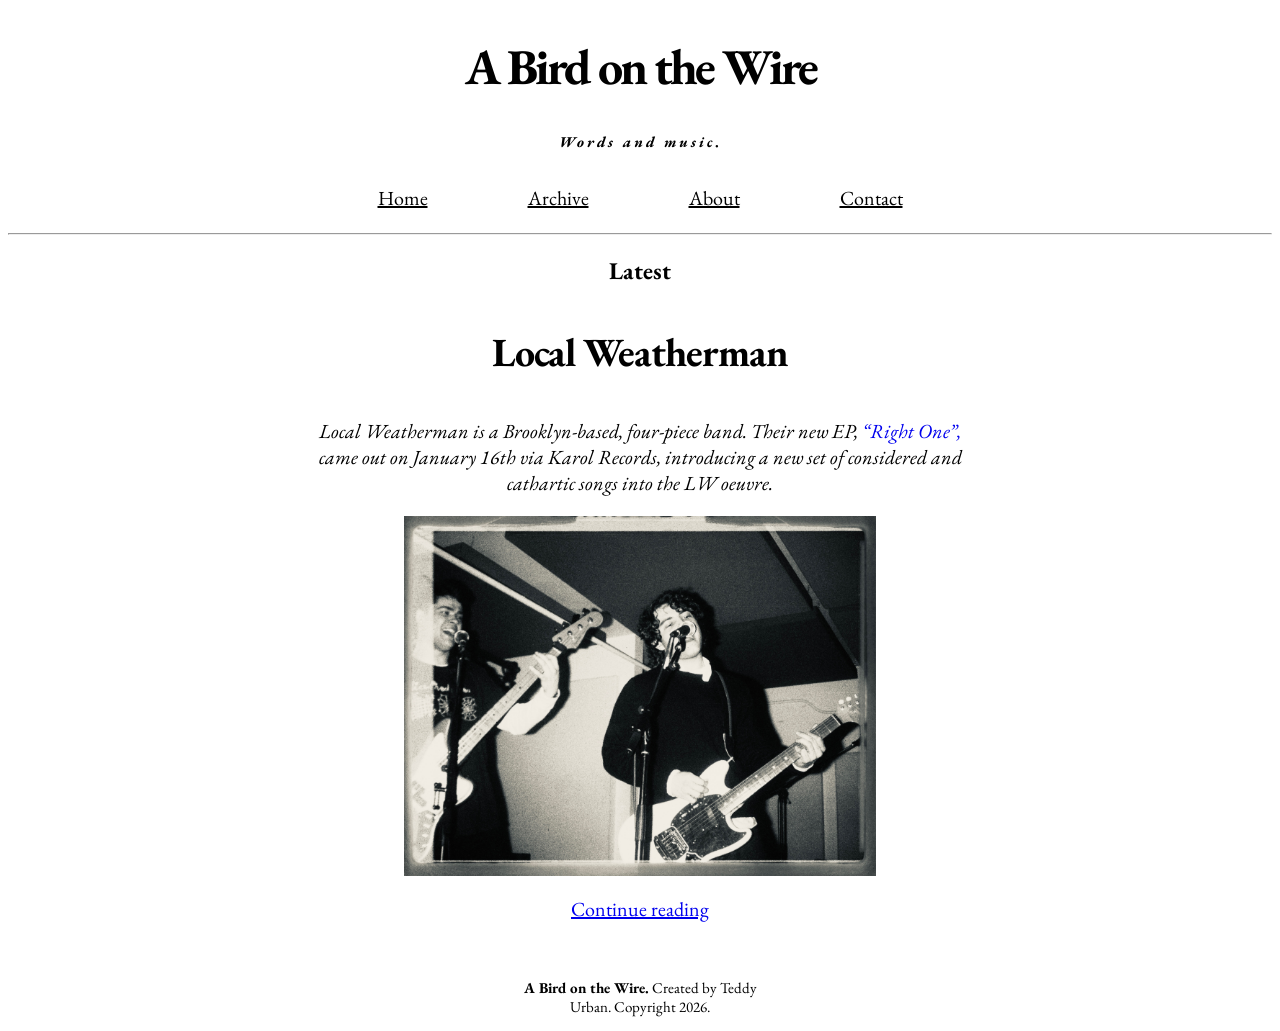
==== index.html @ 208810bb "added hyperlink to lw picture on homepage" ====
<!DOCTYPE html>
<html>

  <head>
    <meta name="author" content="Teddy Urban">
    <meta name="description" content="This page is the home of A Bird on the Wire">
    <title>A Bird on the Wire</title>  
    <link rel="icon" href="a bird on the wire.jpeg" type="image/x-icon">
    <link rel="preconnect" href="https://fonts.googleapis.com">
    <link rel="preconnect" href="https://fonts.gstatic.com" crossorigin>
    <link href="https://fonts.googleapis.com/css2?family=EB+Garamond:ital,wght@400;800&display=swap" rel="stylesheet">
    
    <link rel="stylesheet" href="../style.css">
  </head>

  <body>
    <h1><a href="/">A Bird on the Wire</a></h1>
      <h4><i>Words and music</i>.</h4>

      <ul>
        <li><a href="/">Home</a></li>
        <li><a href="/archive/">Archive</a></li>      
        <li><a href="/about/">About</a></li>       
        <li><a href="/contact/">Contact</a></li>
      </ul>
    <hr>

    
 
    <h2 id="blurb">Latest</h2>

    <h3 id="blurb"><a href="/localweatherman/">Local Weatherman</a></h3>
      <p id="blurb"><i>Local Weatherman is a Brooklyn-based, four-piece band. 
        Their new EP, 

        <a style="text-decoration:none;" href="https://localweatherman.bandcamp.com/album/right-one" target="_blank">“Right One”,</a>
        
         came out on January 16th via Karol Records, 
        introducing a new set of considered and cathartic songs into the LW oeuvre.</i></p>

      <p>
        <a href="/localweatherman/">
        <img id="LW1" src="../../img/---_0038.jpeg" width="471.6" height="360" class="center">
        </a>
      </p>

      </p>
      <p id="blurb">
        <a href="/localweatherman/">Continue reading</a>
      </p>

      <br>

      <footer>
          <p id="footer">
              <b>A Bird on the Wire.</b> Created by Teddy Urban. Copyright 2026.
          </p>
      </footer>

  </body>
</html>
---- style.css ----
body {
    font-family: 'EB Garamond', serif;
}


ul {
  list-style-type: none;
  margin: 0;
  padding: 0;
  background-color: #ffffff;
  display: flex;
  justify-content: center;
}

ul li a{
    display: block;
    padding: 14px 50px;
    text-decoration: underline;
    color: black;
    font-size: 20px;
}

.content {
  padding: 16px;
}

#paragraph {
    text-align: justify;
    margin-left: 150px;
    margin-right: 150px;
    text-indent: 20px;
    letter-spacing: -0.5px;
    font-size: 20px;
}

#parchive {
    text-align: left;
    margin-left: 50px;
    margin-right: 50px;
    letter-spacing: -0.5px;
    font-size: 20px;
}

#blurb {
    text-align: center;
    margin-left: 300px;
    margin-right: 300px;
}

#footer {
    text-align: center;
    margin-left: 500px;
    margin-right: 500px;
    font-size: 15px;
}

p {
    font-size: 20px;
    letter-spacing: normal;

}

h1 {
    font-size: 50px;
    letter-spacing: -3px;
    text-align: center;
}

h1 a {
    color: black;
    text-decoration: none;
}

h1 a:link,
h1 a:visited,
h1 a:hover,
h1 a:active {
    text-decoration: none;
    color: black;
}

h3 {
    font-size: 40px;
    letter-spacing: -1px;
}

h3 a {
    color: black;
    text-decoration: none;
}

h3 a:link,
h3 a:visited,
h3 a:hover,
h3 a:active {
    text-decoration: none;
    color: black;
}


h4 {
    font-size: 15px;
    letter-spacing: 3px;
    text-align: center;
}

.center {
    display: block;
    margin-left: auto;
    margin-right: auto;
}
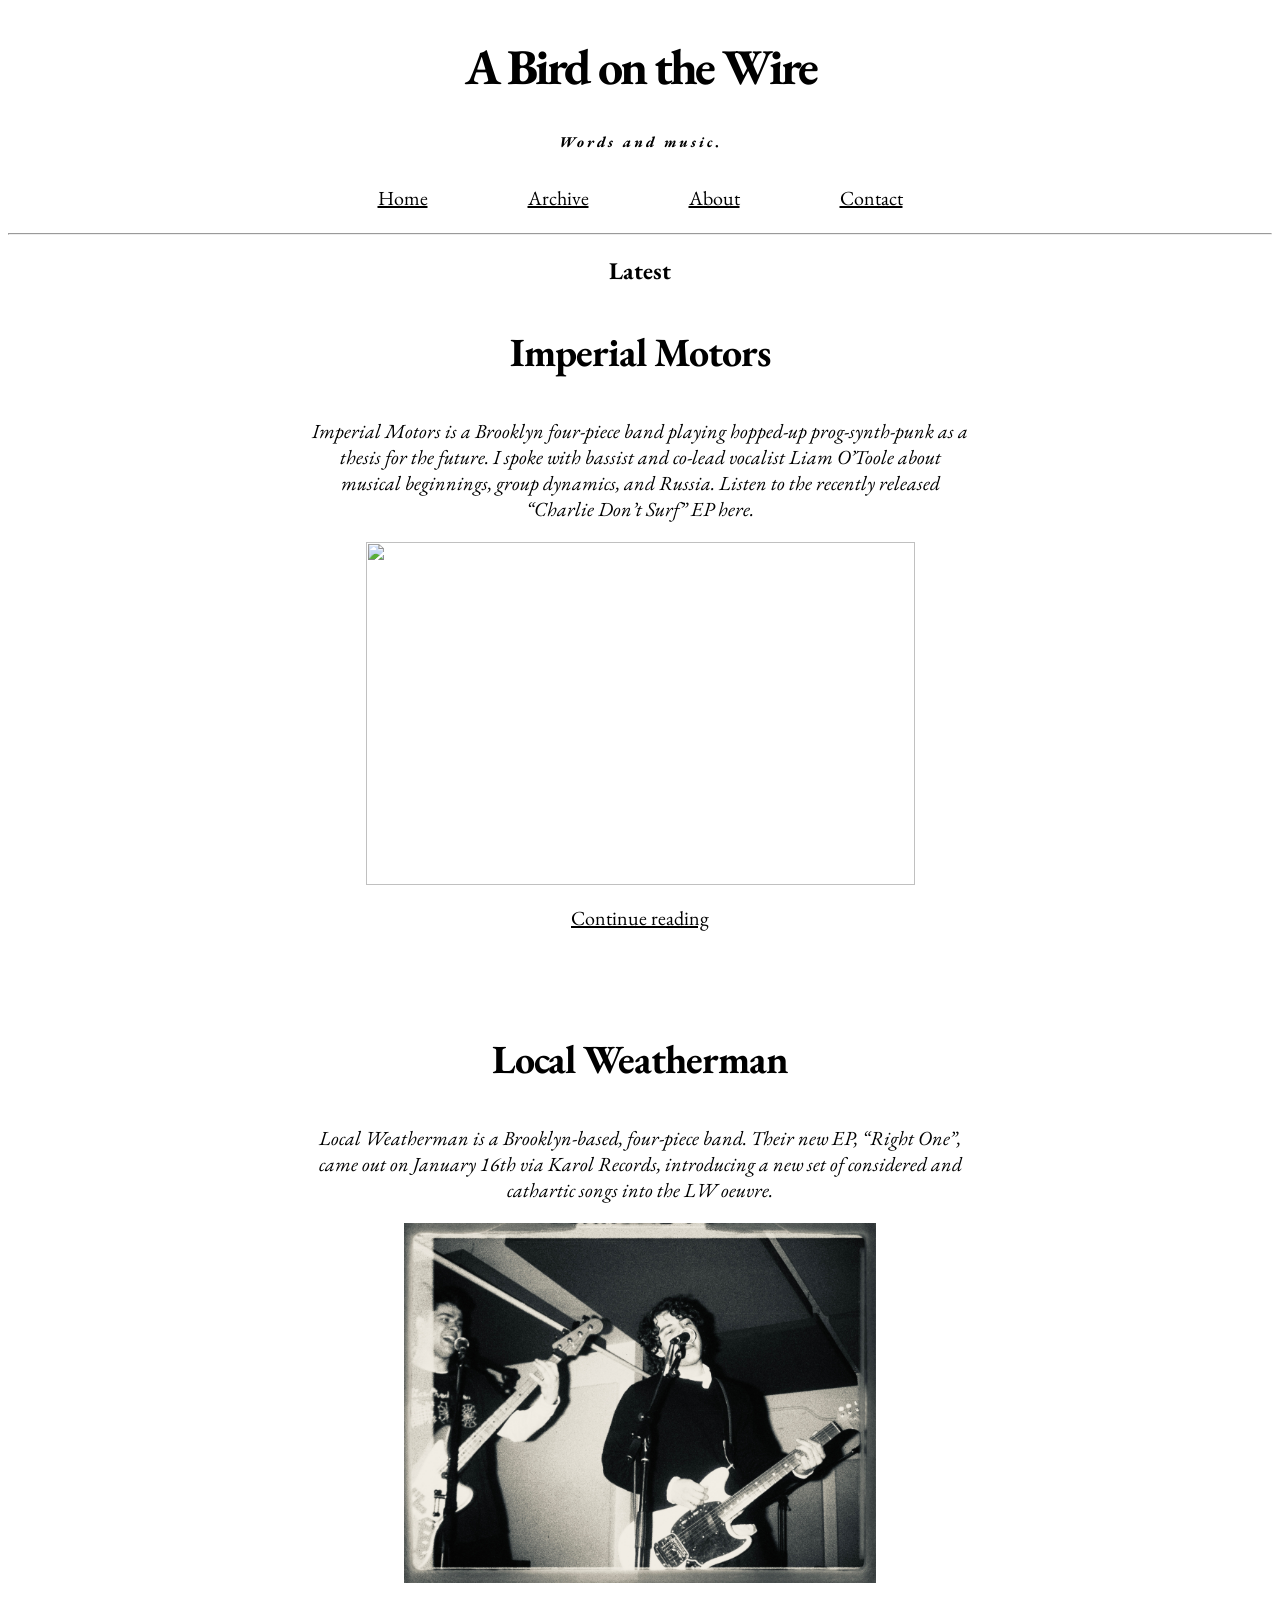
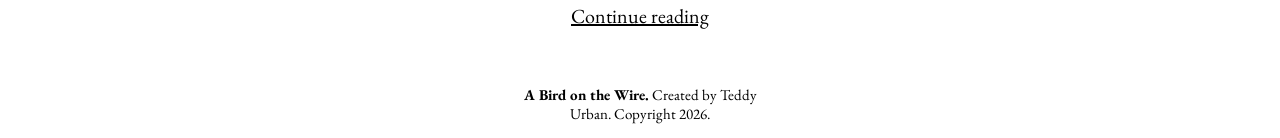
==== commit 6abff33c: "added continue reading link and links to title and picture to imp mo article on frontpage" ====
--- a/index.html
+++ b/index.html
@@ -29,6 +29,27 @@
  
     <h2 id="blurb">Latest</h2>
 
+    <h3 id="blurb"><a href="/imperialmotors/">Imperial Motors</a></h3>
+      <p id="blurb"><i>Imperial Motors is a Brooklyn four-piece band playing hopped-up prog-synth-punk 
+        as a thesis for the future. I spoke with bassist and co-lead vocalist Liam O’Toole about musical 
+        beginnings, group dynamics, and Russia. Listen to the recently released “Charlie Don’t Surf” EP
+        <a style="text-decoration:none;" href="https://imperialmotors.bandcamp.com/album/charlie-dont-surf" target="_blank">here.</a>
+        </i></p>
+      <p>
+        <a href="/imperialmotors/">
+        <img id="impmo1" src="../../teddyurban.github.io/img/imperialmotors-2.jpeg" width="549" height="343" class="center">
+        </a>
+      </p>  
+
+      <p id="blurb">
+        <a href="/imperialmotors/">Continue reading</a>
+      </p>
+
+
+      <br>
+      <br>
+
+
     <h3 id="blurb"><a href="/localweatherman/">Local Weatherman</a></h3>
       <p id="blurb"><i>Local Weatherman is a Brooklyn-based, four-piece band. 
         Their new EP, 
--- a/style.css
+++ b/style.css
@@ -60,6 +60,20 @@
 
 }
 
+p a{
+    color: black;
+    text-decoration: underline;
+}
+
+p a:link,
+p a:visited,
+p a:hover,
+p a:active {
+    text-decoration: underline;
+    color: black;
+}
+
+
 h1 {
     font-size: 50px;
     letter-spacing: -3px;
@@ -108,4 +122,11 @@
     display: block;
     margin-left: auto;
     margin-right: auto;
+}
+
+.container {
+    display: grid;
+    grid-template-columns: auto auto auto;
+    background-color: aliceblue;
+    padding: 10px;
 }
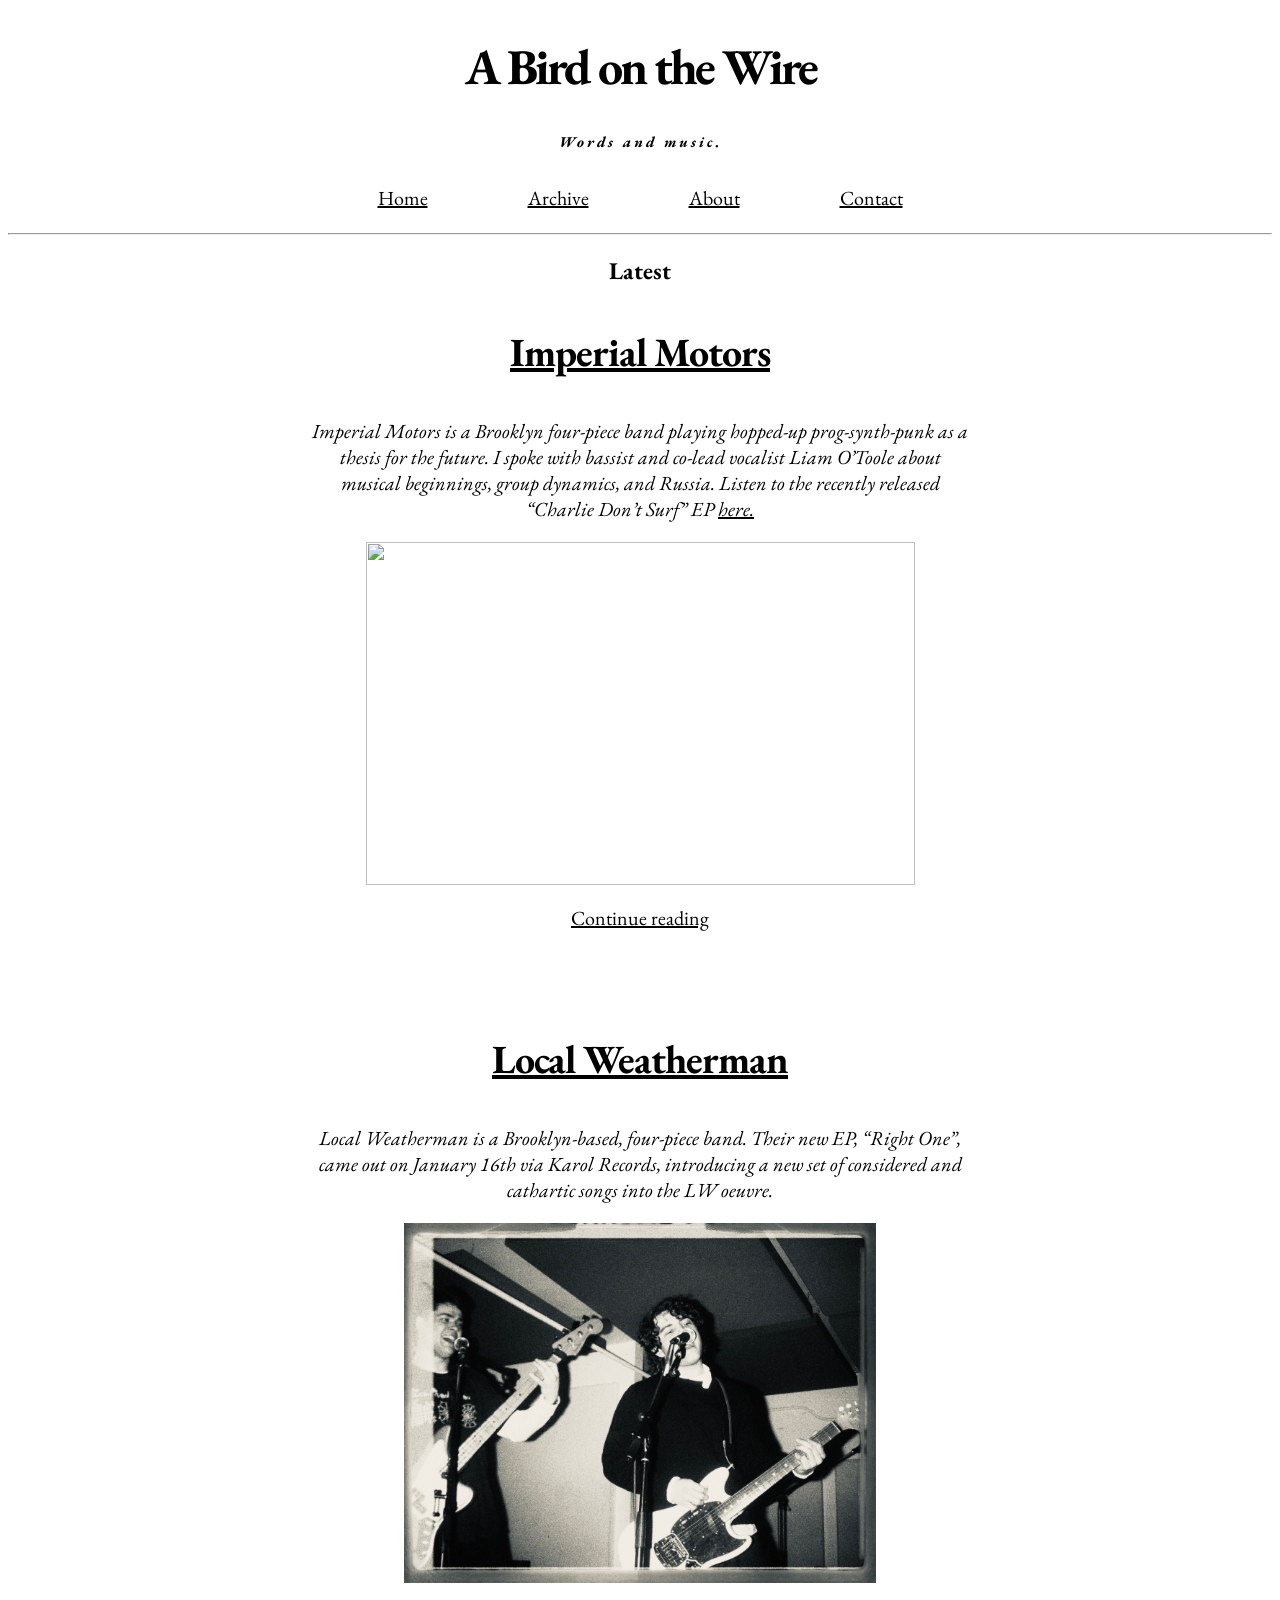
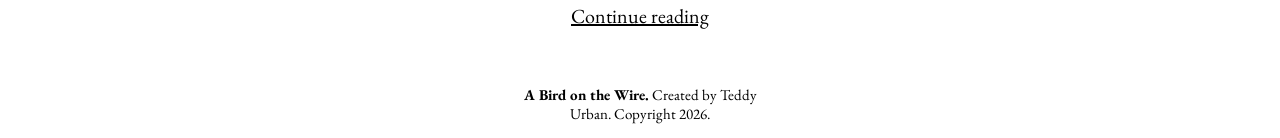
==== commit c76db22c: "underline added to link in imp mo desc on homepage" ====
--- a/index.html
+++ b/index.html
@@ -9,6 +9,7 @@
     <link rel="preconnect" href="https://fonts.googleapis.com">
     <link rel="preconnect" href="https://fonts.gstatic.com" crossorigin>
     <link href="https://fonts.googleapis.com/css2?family=EB+Garamond:ital,wght@400;800&display=swap" rel="stylesheet">
+    <link rel="icon" type="image/x-icon" href="/img/a bird on the wire icon.png">
     
     <link rel="stylesheet" href="../style.css">
   </head>
@@ -33,7 +34,7 @@
       <p id="blurb"><i>Imperial Motors is a Brooklyn four-piece band playing hopped-up prog-synth-punk 
         as a thesis for the future. I spoke with bassist and co-lead vocalist Liam O’Toole about musical 
         beginnings, group dynamics, and Russia. Listen to the recently released “Charlie Don’t Surf” EP
-        <a style="text-decoration:none;" href="https://imperialmotors.bandcamp.com/album/charlie-dont-surf" target="_blank">here.</a>
+        <a style="text-decoration:underline;" href="https://imperialmotors.bandcamp.com/album/charlie-dont-surf" target="_blank">here.</a>
         </i></p>
       <p>
         <a href="/imperialmotors/">
--- a/style.css
+++ b/style.css
@@ -45,6 +45,19 @@
     text-align: center;
     margin-left: 300px;
     margin-right: 300px;
+}
+
+#blurb a{
+    color: black;
+    text-decoration: underline;
+}
+
+#blurb a:link,
+#blurb a:visited,
+#blurb a:hover,
+#blurb a:active {
+    text-decoration: underline;
+    color: black;
 }
 
 #footer {
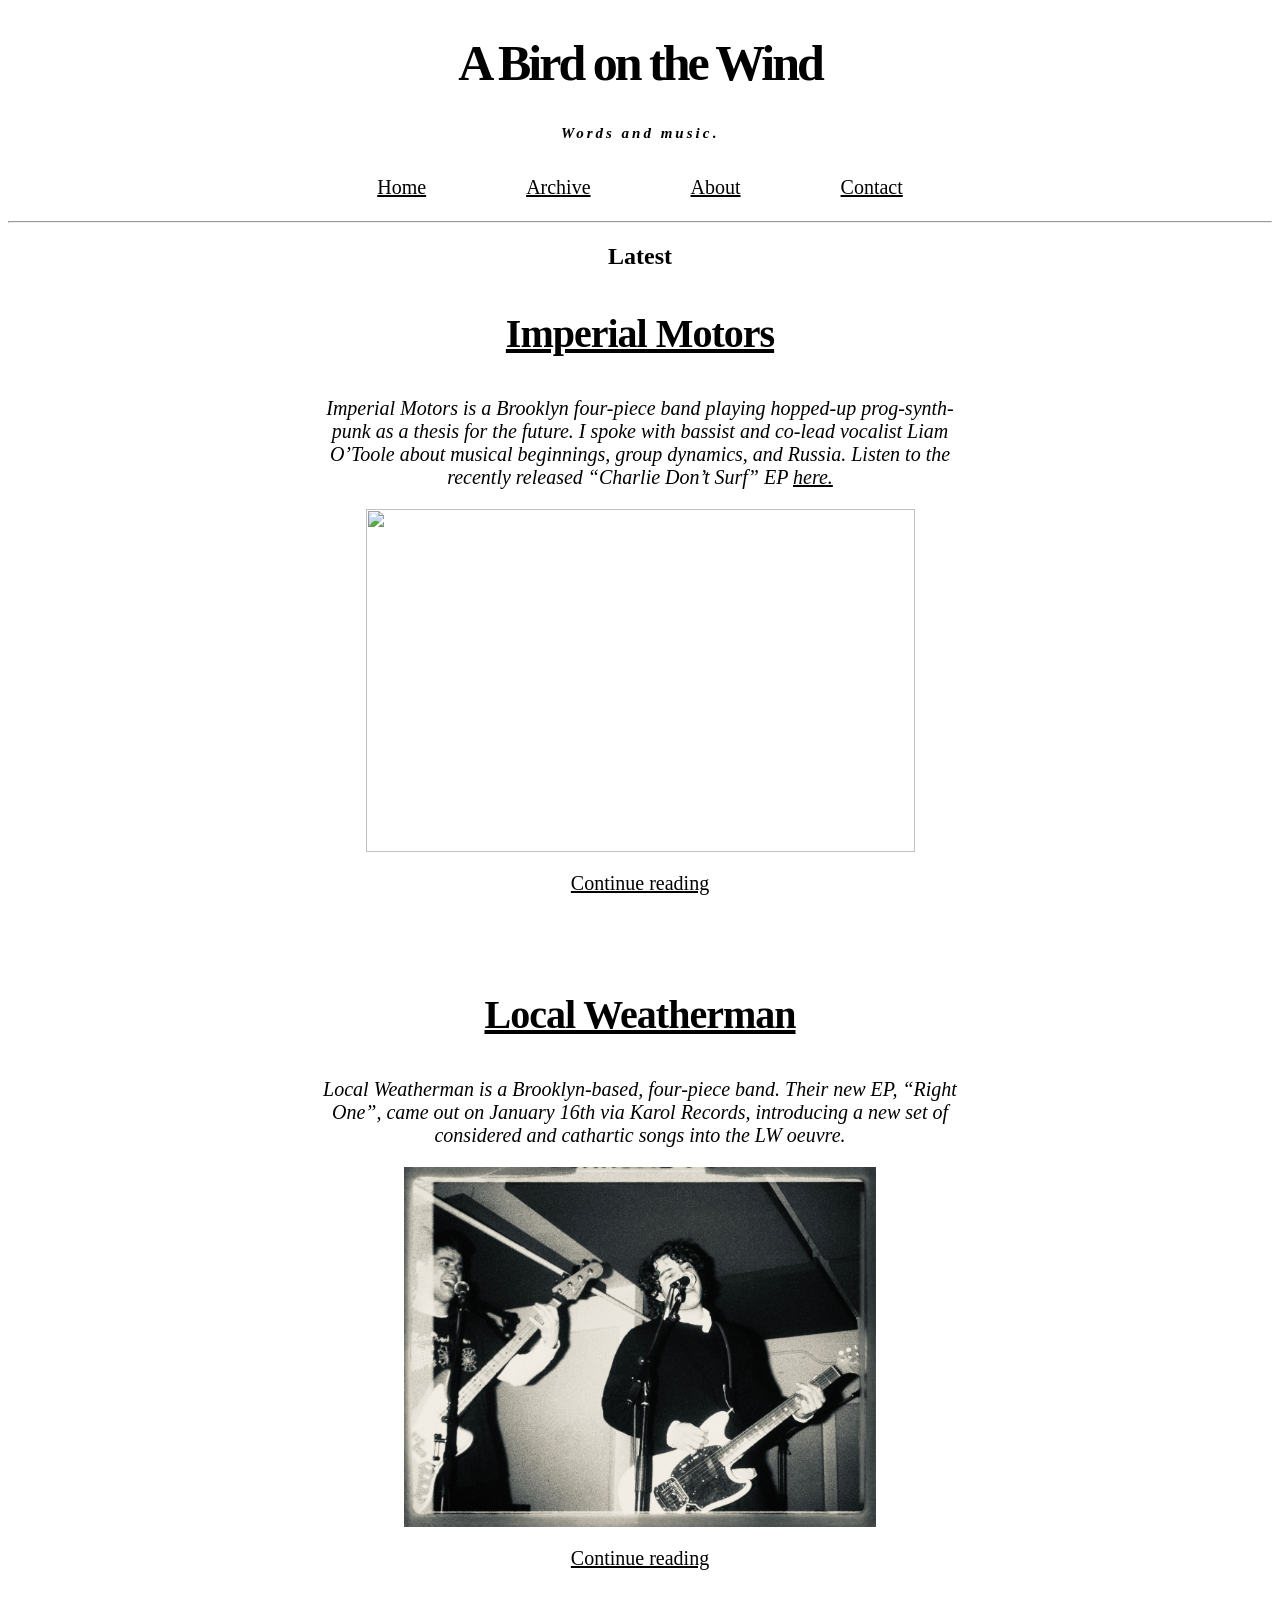
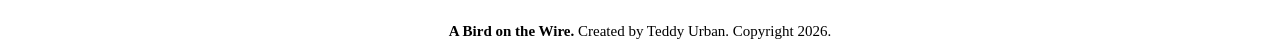
==== commit 8aedb5eb: "changed a bird on the wire to a bird on the wind on all pages" ====
--- a/index.html
+++ b/index.html
@@ -15,7 +15,7 @@
   </head>
 
   <body>
-    <h1><a href="/">A Bird on the Wire</a></h1>
+    <h1><a href="/">A Bird on the Wind</a></h1>
       <h4><i>Words and music</i>.</h4>
 
       <ul>
--- a/style.css
+++ b/style.css
@@ -1,5 +1,132 @@
 body {
-    font-family: 'EB Garamond', serif;
+    justify-content: center;
+    font-family: 'Creato Display';
+}
+
+@font-face {
+    font-family: 'Creato Display';
+    src: url('CreatoDisplay-ExtraBoldItalic.woff2') format('woff2'),
+        url('CreatoDisplay-ExtraBoldItalic.woff') format('woff');
+    font-weight: bold;
+    font-style: italic;
+    font-display: swap;
+}
+
+@font-face {
+    font-family: 'Creato Display';
+    src: url('CreatoDisplay-BlackItalic.woff2') format('woff2'),
+        url('CreatoDisplay-BlackItalic.woff') format('woff');
+    font-weight: 900;
+    font-style: italic;
+    font-display: swap;
+}
+
+@font-face {
+    font-family: 'Creato Display';
+    src: url('CreatoDisplay-BoldItalic.woff2') format('woff2'),
+        url('CreatoDisplay-BoldItalic.woff') format('woff');
+    font-weight: bold;
+    font-style: italic;
+    font-display: swap;
+}
+
+@font-face {
+    font-family: 'Creato Display';
+    src: url('CreatoDisplay-LightItalic.woff2') format('woff2'),
+        url('CreatoDisplay-LightItalic.woff') format('woff');
+    font-weight: 300;
+    font-style: italic;
+    font-display: swap;
+}
+
+@font-face {
+    font-family: 'Creato Display';
+    src: url('CreatoDisplay-MediumItalic.woff2') format('woff2'),
+        url('CreatoDisplay-MediumItalic.woff') format('woff');
+    font-weight: 500;
+    font-style: italic;
+    font-display: swap;
+}
+
+@font-face {
+    font-family: 'Creato Display';
+    src: url('CreatoDisplay-Italic.woff2') format('woff2'),
+        url('CreatoDisplay-Italic.woff') format('woff');
+    font-weight: normal;
+    font-style: italic;
+    font-display: swap;
+}
+
+@font-face {
+    font-family: 'Creato Display';
+    src: url('CreatoDisplay-ThinItalic.woff2') format('woff2'),
+        url('CreatoDisplay-ThinItalic.woff') format('woff');
+    font-weight: 100;
+    font-style: italic;
+    font-display: swap;
+}
+
+@font-face {
+    font-family: 'Creato Display';
+    src: url('CreatoDisplay-Black.woff2') format('woff2'),
+        url('CreatoDisplay-Black.woff') format('woff');
+    font-weight: 900;
+    font-style: normal;
+    font-display: swap;
+}
+
+@font-face {
+    font-family: 'Creato Display';
+    src: url('CreatoDisplay-Bold.woff2') format('woff2'),
+        url('CreatoDisplay-Bold.woff') format('woff');
+    font-weight: bold;
+    font-style: normal;
+    font-display: swap;
+}
+
+@font-face {
+    font-family: 'Creato Display';
+    src: url('CreatoDisplay-ExtraBold.woff2') format('woff2'),
+        url('CreatoDisplay-ExtraBold.woff') format('woff');
+    font-weight: bold;
+    font-style: normal;
+    font-display: swap;
+}
+
+@font-face {
+    font-family: 'Creato Display';
+    src: url('CreatoDisplay-Light.woff2') format('woff2'),
+        url('CreatoDisplay-Light.woff') format('woff');
+    font-weight: 300;
+    font-style: normal;
+    font-display: swap;
+}
+
+@font-face {
+    font-family: 'Creato Display';
+    src: url('CreatoDisplay-Medium.woff2') format('woff2'),
+        url('CreatoDisplay-Medium.woff') format('woff');
+    font-weight: 500;
+    font-style: normal;
+    font-display: swap;
+}
+
+@font-face {
+    font-family: 'Creato Display';
+    src: url('CreatoDisplay-Regular.woff2') format('woff2'),
+        url('CreatoDisplay-Regular.woff') format('woff');
+    font-weight: normal;
+    font-style: normal;
+    font-display: swap;
+}
+
+@font-face {
+    font-family: 'Creato Display';
+    src: url('CreatoDisplay-Thin.woff2') format('woff2'),
+        url('CreatoDisplay-Thin.woff') format('woff');
+    font-weight: 100;
+    font-style: normal;
+    font-display: swap;
 }
 
 
@@ -30,7 +157,7 @@
     margin-right: 150px;
     text-indent: 20px;
     letter-spacing: -0.5px;
-    font-size: 20px;
+    font-size: 25px;
 }
 
 #parchive {
@@ -62,15 +189,14 @@
 
 #footer {
     text-align: center;
-    margin-left: 500px;
-    margin-right: 500px;
+    margin-left: 200px;
+    margin-right: 200px;
     font-size: 15px;
 }
 
 p {
     font-size: 20px;
     letter-spacing: normal;
-
 }
 
 p a{
@@ -138,8 +264,46 @@
 }
 
 .container {
+    display: inline-grid;
+    grid-template-columns: repeat(5, 40px);
+    background-color: black;
+    padding: 10px;
+}
+
+.container div{
+    background-color: black;
+    border: 1px solid black;
+    padding: 0px;
+    font-size: 30px;
+    text-align: center;
+}
+
+
+.row{
     display: grid;
-    grid-template-columns: auto auto auto;
-    background-color: aliceblue;
-    padding: 10px;
+    grid-template-rows: repeat(5, 40px);
+}
+
+
+.cell {
+    width: 40px;
+    height: 40px;
+    background-color: black;
+    border: 1p solid black;
+}
+
+input{
+    display: block;
+    position: relative;
+    font-size: 24px;
+    text-align: center;
+    height: 35px;
+    width: 35px;
+    background-color: white;
+    border: none;
+    z-index: 1;
+}
+
+.inactive{
+    color: transparent;
 }
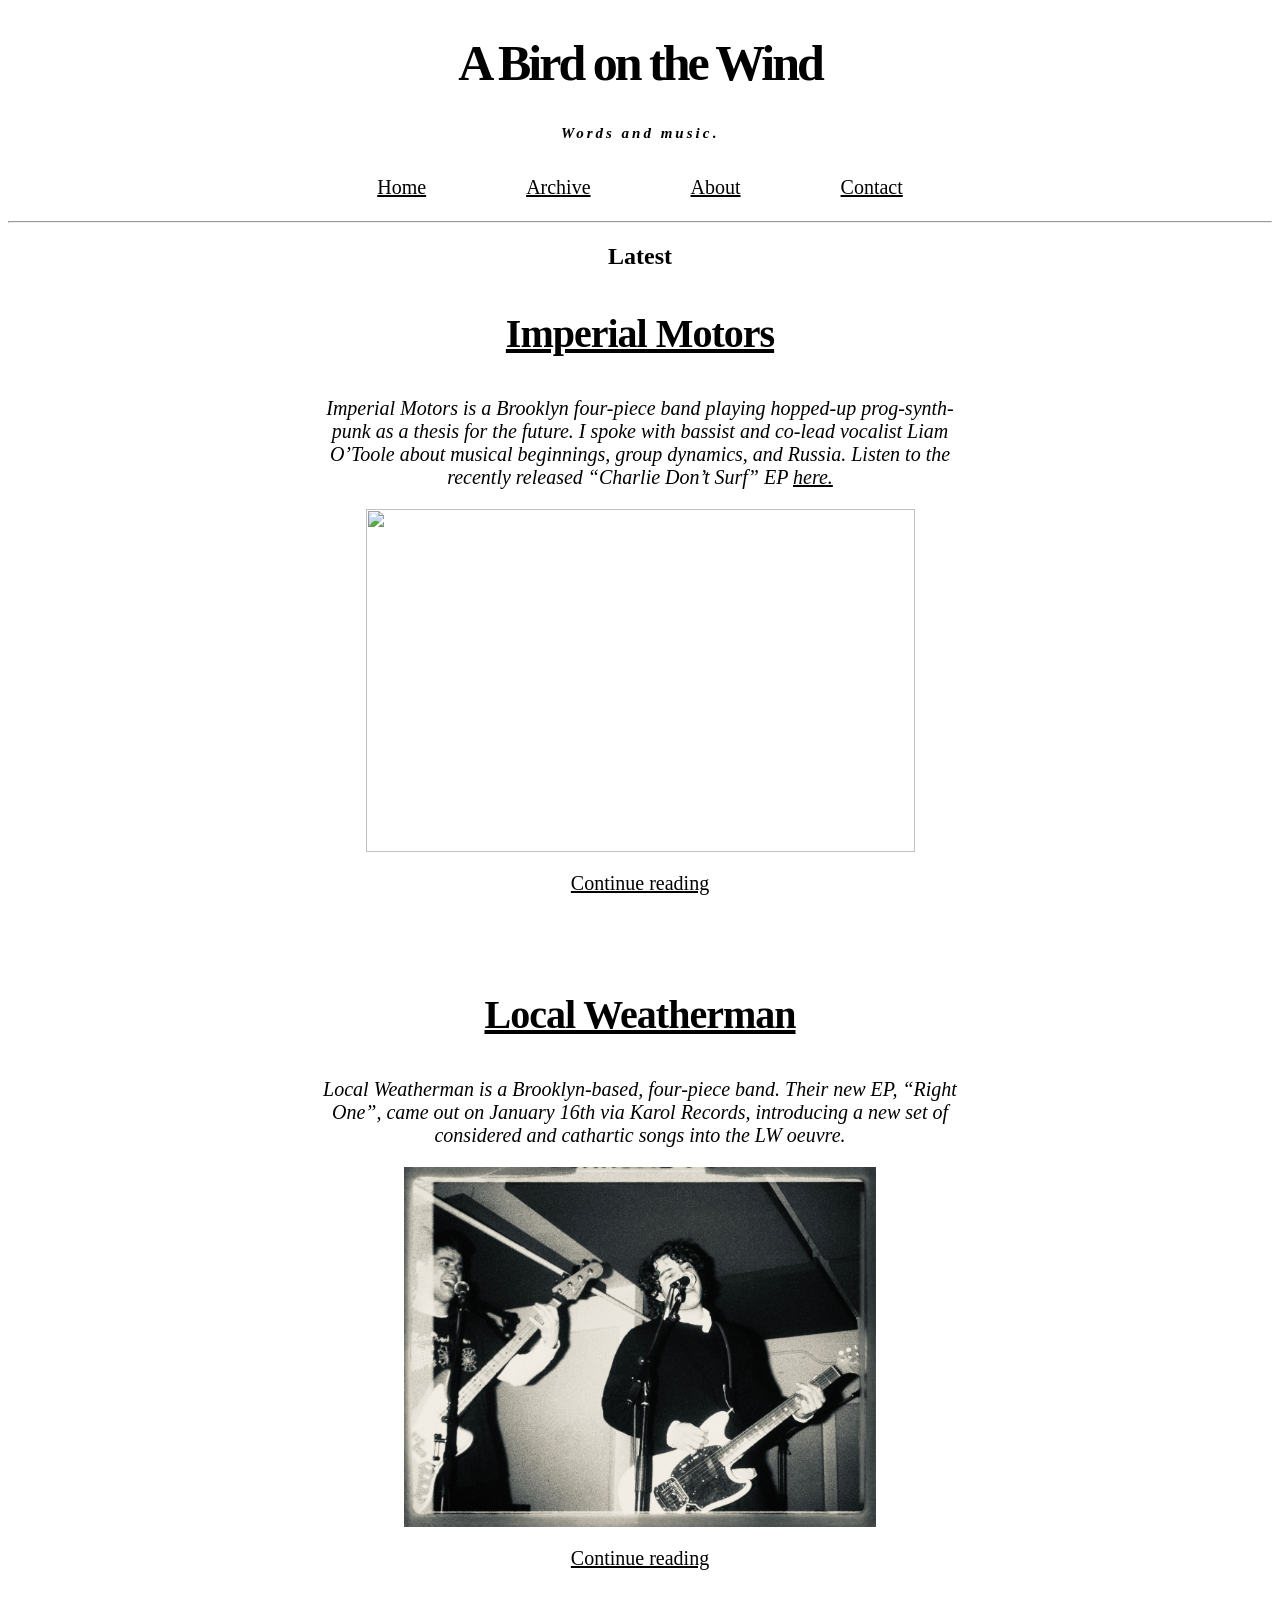
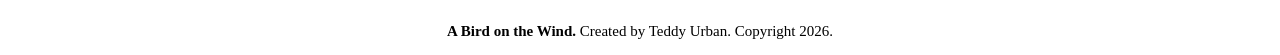
==== commit 9f8e0b53: "changed wire to wind in head title all pages" ====
--- a/index.html
+++ b/index.html
@@ -4,7 +4,7 @@
   <head>
     <meta name="author" content="Teddy Urban">
     <meta name="description" content="This page is the home of A Bird on the Wire">
-    <title>A Bird on the Wire</title>  
+    <title>A Bird on the Wind</title>  
     <link rel="icon" href="a bird on the wire.jpeg" type="image/x-icon">
     <link rel="preconnect" href="https://fonts.googleapis.com">
     <link rel="preconnect" href="https://fonts.gstatic.com" crossorigin>
@@ -75,7 +75,7 @@
 
       <footer>
           <p id="footer">
-              <b>A Bird on the Wire.</b> Created by Teddy Urban. Copyright 2026.
+              <b>A Bird on the Wind.</b> Created by Teddy Urban. Copyright 2026.
           </p>
       </footer>
 
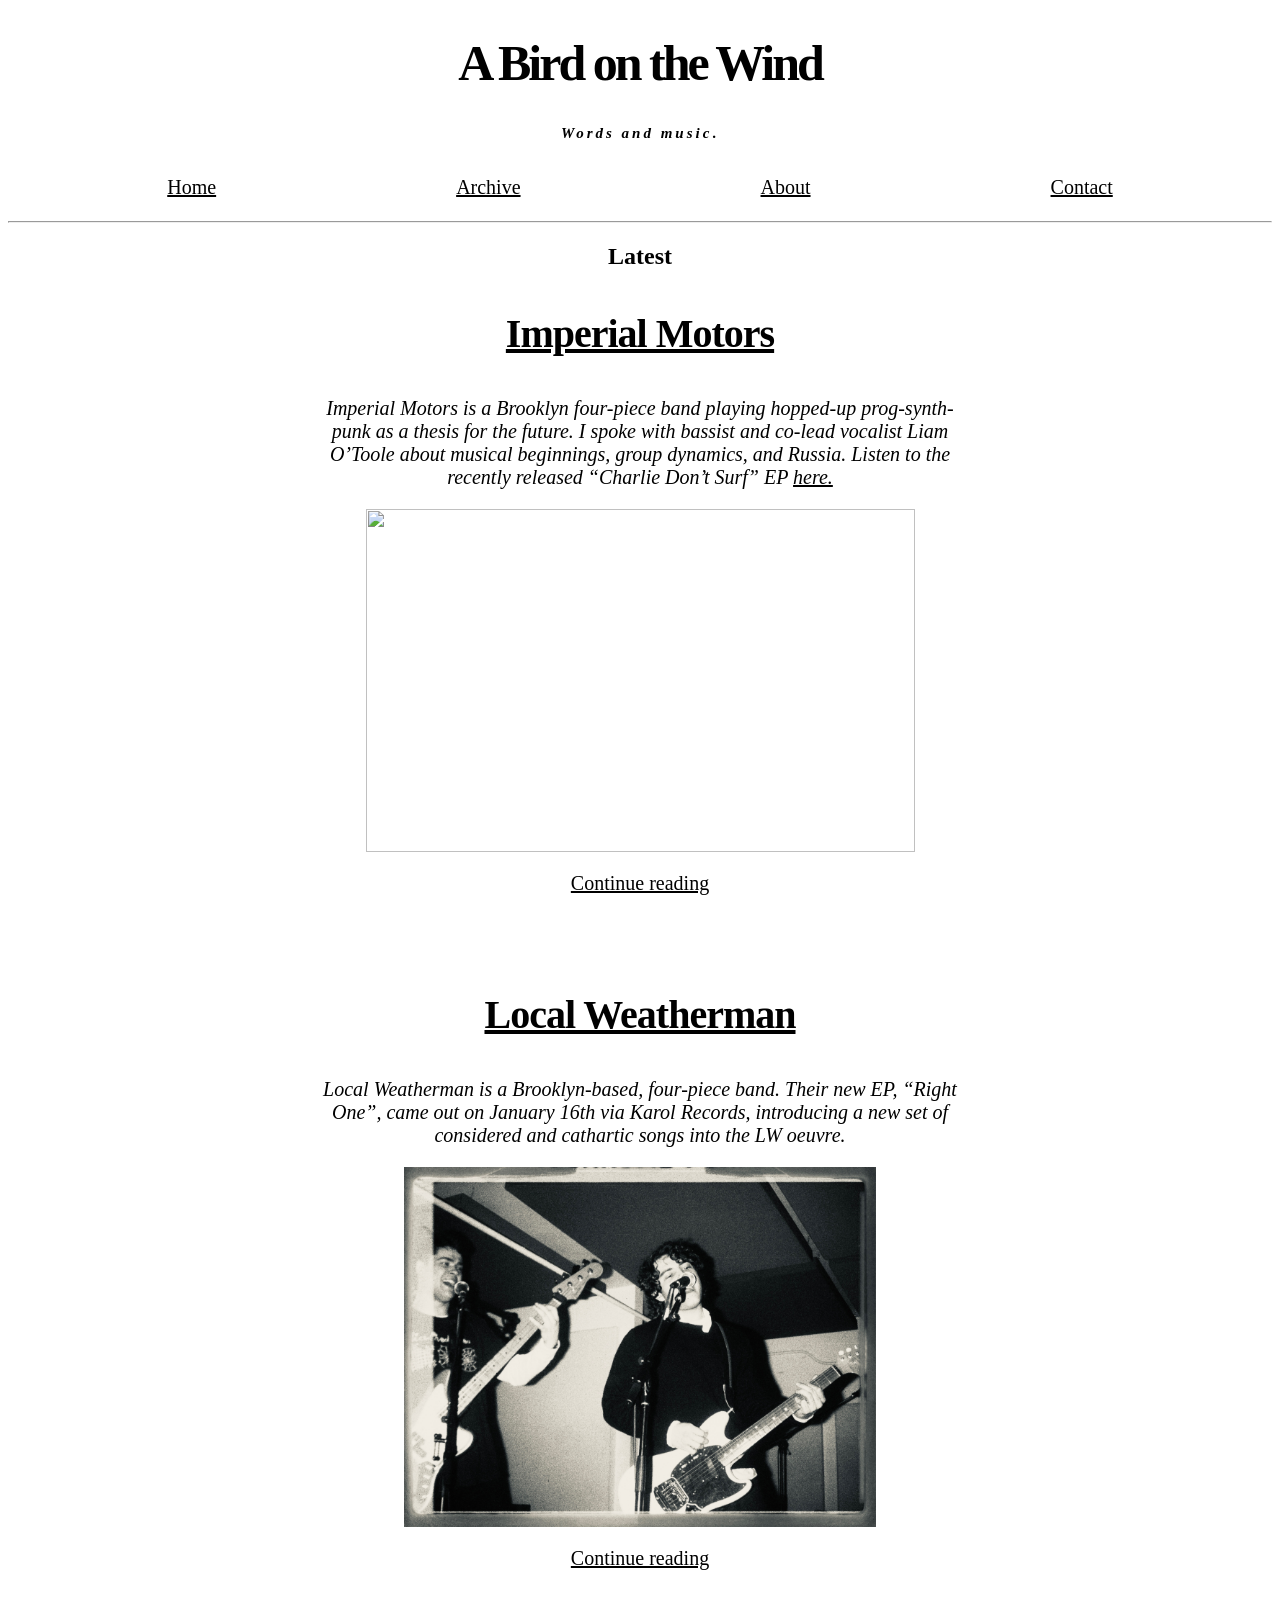
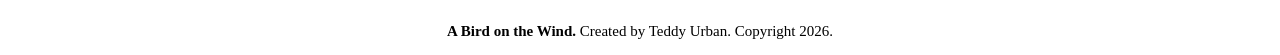
==== commit 740fd902: "added viewport for homepage" ====
--- a/index.html
+++ b/index.html
@@ -5,11 +5,9 @@
     <meta name="author" content="Teddy Urban">
     <meta name="description" content="This page is the home of A Bird on the Wire">
     <title>A Bird on the Wind</title>  
-    <link rel="icon" href="a bird on the wire.jpeg" type="image/x-icon">
-    <link rel="preconnect" href="https://fonts.googleapis.com">
-    <link rel="preconnect" href="https://fonts.gstatic.com" crossorigin>
-    <link href="https://fonts.googleapis.com/css2?family=EB+Garamond:ital,wght@400;800&display=swap" rel="stylesheet">
     <link rel="icon" type="image/x-icon" href="/img/a bird on the wire icon.png">
+    <meta name="viewport" content="width=device-width, initial-scale=1.0">
+  
     
     <link rel="stylesheet" href="../style.css">
   </head>
@@ -38,7 +36,7 @@
         </i></p>
       <p>
         <a href="/imperialmotors/">
-        <img id="impmo1" src="../../teddyurban.github.io/img/imperialmotors-2.jpeg" width="549" height="343" class="center">
+        <img id="impmo1" src="../../teddyurban.github.io/img/imperialmotors-2.jpeg" width="549" height="343" class="centerpic">
         </a>
       </p>  
 
@@ -62,7 +60,7 @@
 
       <p>
         <a href="/localweatherman/">
-        <img id="LW1" src="../../img/---_0038.jpeg" width="471.6" height="360" class="center">
+        <img id="LW1" src="../../img/---_0038.jpeg" width="471.6" height="360" class="centerpic">
         </a>
       </p>
 
--- a/style.css
+++ b/style.css
@@ -141,7 +141,7 @@
 
 ul li a{
     display: block;
-    padding: 14px 50px;
+    padding: 14px 120px;
     text-decoration: underline;
     color: black;
     font-size: 20px;
@@ -258,6 +258,12 @@
 }
 
 .center {
+    display: flex;
+    justify-content: center;
+    align-items: center;
+}
+
+.centerpic {
     display: block;
     margin-left: auto;
     margin-right: auto;
@@ -272,8 +278,8 @@
 
 .container div{
     background-color: black;
-    border: 1px solid black;
-    padding: 0px;
+    border: 5px solid black;
+    padding: 1px;
     font-size: 30px;
     text-align: center;
 }
@@ -289,21 +295,73 @@
     width: 40px;
     height: 40px;
     background-color: black;
-    border: 1p solid black;
-}
+    border: 1px solid black;
+}
+
 
 input{
     display: block;
     position: relative;
     font-size: 24px;
     text-align: center;
-    height: 35px;
-    width: 35px;
+    height: 32px;
+    width: 32px;
     background-color: white;
-    border: none;
+    border: 1px solid black;
     z-index: 1;
 }
 
 .inactive{
     color: transparent;
+}
+
+.number {
+    position: relative;
+    font-weight: 300;
+    color: #000;
+    bottom: 40px;
+    font-size: small;
+    left: 2px;
+    z-index: 10;
+}
+
+#hints {
+    text-align: center;
+    margin-left: 150px;
+    margin-right: 150px;
+    letter-spacing: -0.5px;
+    font-size: 25px;
+}
+
+@media all and (max-width: 500px) {
+    #paragraph {
+        text-align: justify;
+        margin-left: 15px;
+        margin-right: 15px;
+        text-indent: 20px;
+        letter-spacing: -0.5px;
+        font-size: 40px;
+    }
+
+    #footer {
+        text-align: center;
+        margin-left: 30px;
+        margin-right: 30px;
+        font-size: 30px;
+    }
+
+    #blurb {
+        text-align: center;
+        margin-left: 100px;
+        margin-right: 100px;
+    }
+
+    ul li a{
+        display: block;
+        padding: 14px 50px; 
+        text-decoration: underline;
+        color: black;
+        font-size: 20px;
+    }
+
 }
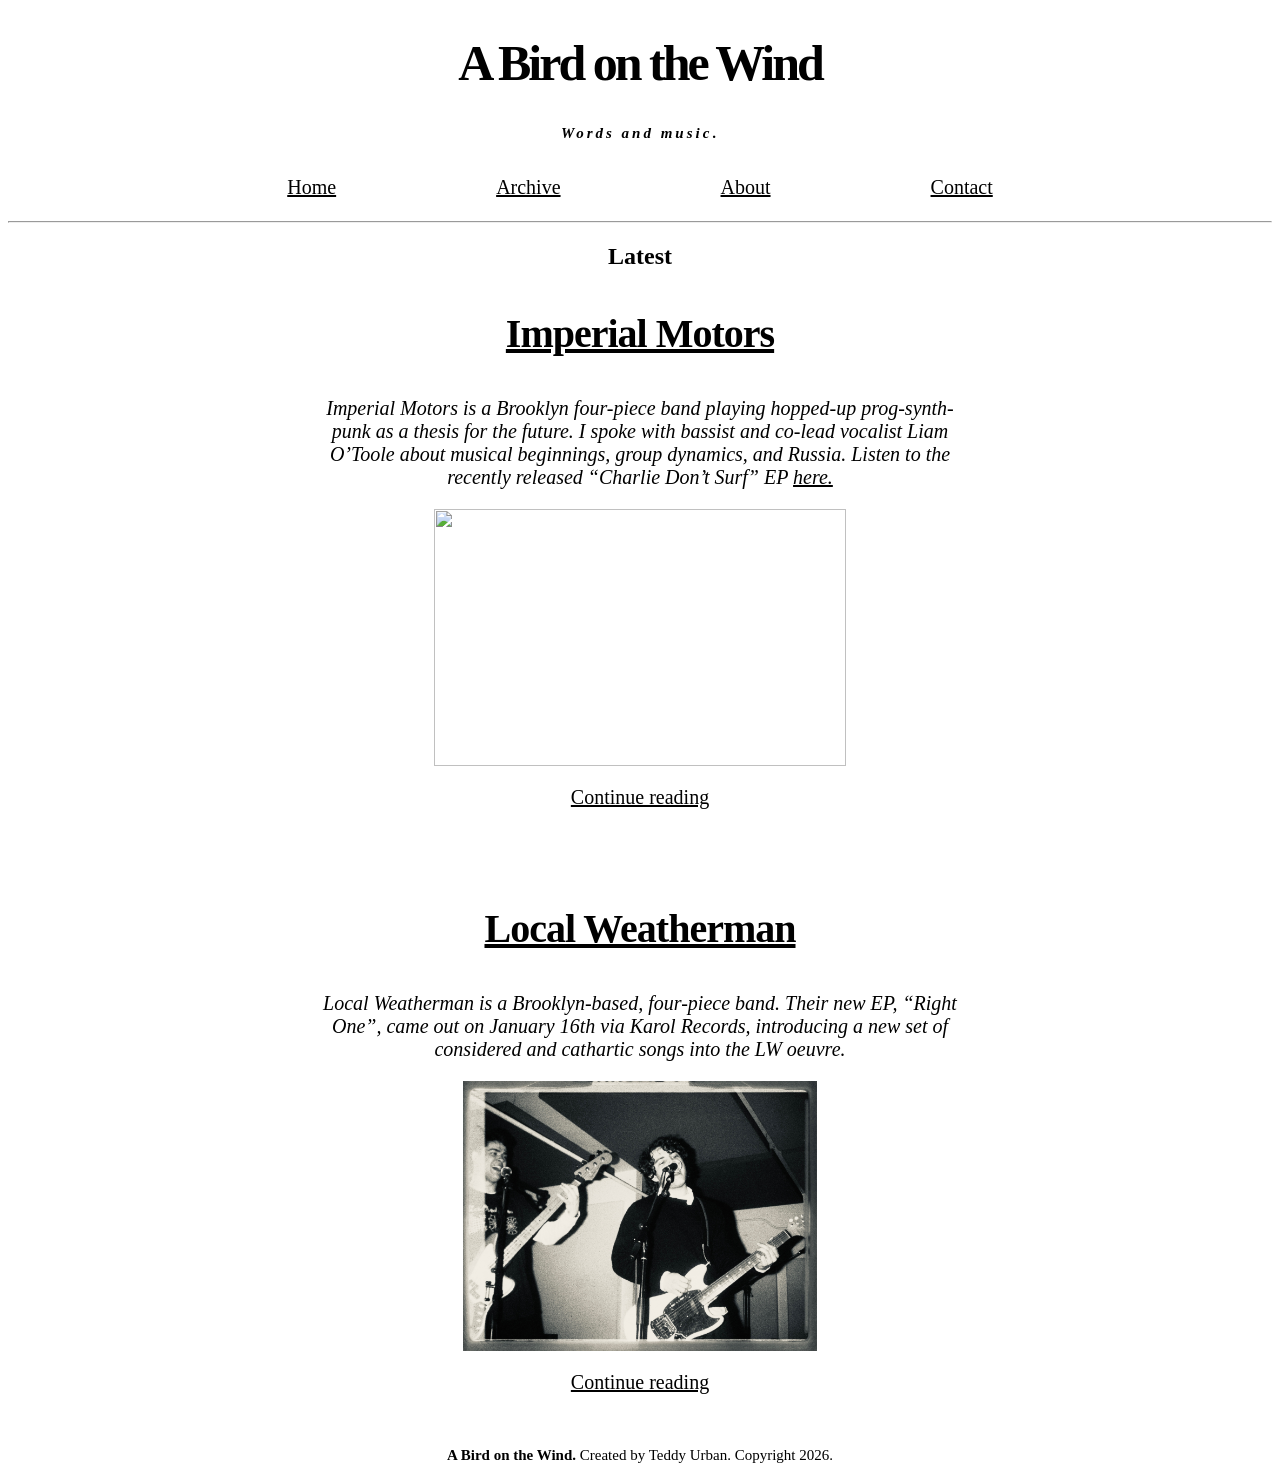
==== commit 2ec599db: "chnaged pics on homepage from 1 to .75, changed impmo pics 1 to .75" ====
--- a/index.html
+++ b/index.html
@@ -36,7 +36,7 @@
         </i></p>
       <p>
         <a href="/imperialmotors/">
-        <img id="impmo1" src="../../teddyurban.github.io/img/imperialmotors-2.jpeg" width="549" height="343" class="centerpic">
+        <img id="impmo1" src="../../teddyurban.github.io/img/imperialmotors-2.jpeg" width="411.75" height="257.25" class="centerpic">
         </a>
       </p>  
 
@@ -60,7 +60,7 @@
 
       <p>
         <a href="/localweatherman/">
-        <img id="LW1" src="../../img/---_0038.jpeg" width="471.6" height="360" class="centerpic">
+        <img id="LW1" src="../../img/---_0038.jpeg" width="353.7" height="270" class="centerpic">
         </a>
       </p>
 
--- a/style.css
+++ b/style.css
@@ -141,7 +141,7 @@
 
 ul li a{
     display: block;
-    padding: 14px 120px;
+    padding: 14px 80px;
     text-decoration: underline;
     color: black;
     font-size: 20px;
@@ -340,28 +340,37 @@
         margin-right: 15px;
         text-indent: 20px;
         letter-spacing: -0.5px;
-        font-size: 40px;
+        font-size: 32px;
     }
 
     #footer {
         text-align: center;
         margin-left: 30px;
         margin-right: 30px;
-        font-size: 30px;
+        font-size: 15px;
     }
 
     #blurb {
         text-align: center;
-        margin-left: 100px;
-        margin-right: 100px;
+        margin-left: 20px;
+        margin-right: 20px;
     }
 
     ul li a{
         display: block;
-        padding: 14px 50px; 
+        padding: 14px 20px; 
         text-decoration: underline;
         color: black;
-        font-size: 20px;
+        font-size: 12px;
+    }
+
+    ul {
+        list-style-type: none;
+        margin: 0;
+         padding: 0;
+        background-color: #ffffff;
+        display: flex;
+        justify-content: center;
     }
 
 }
